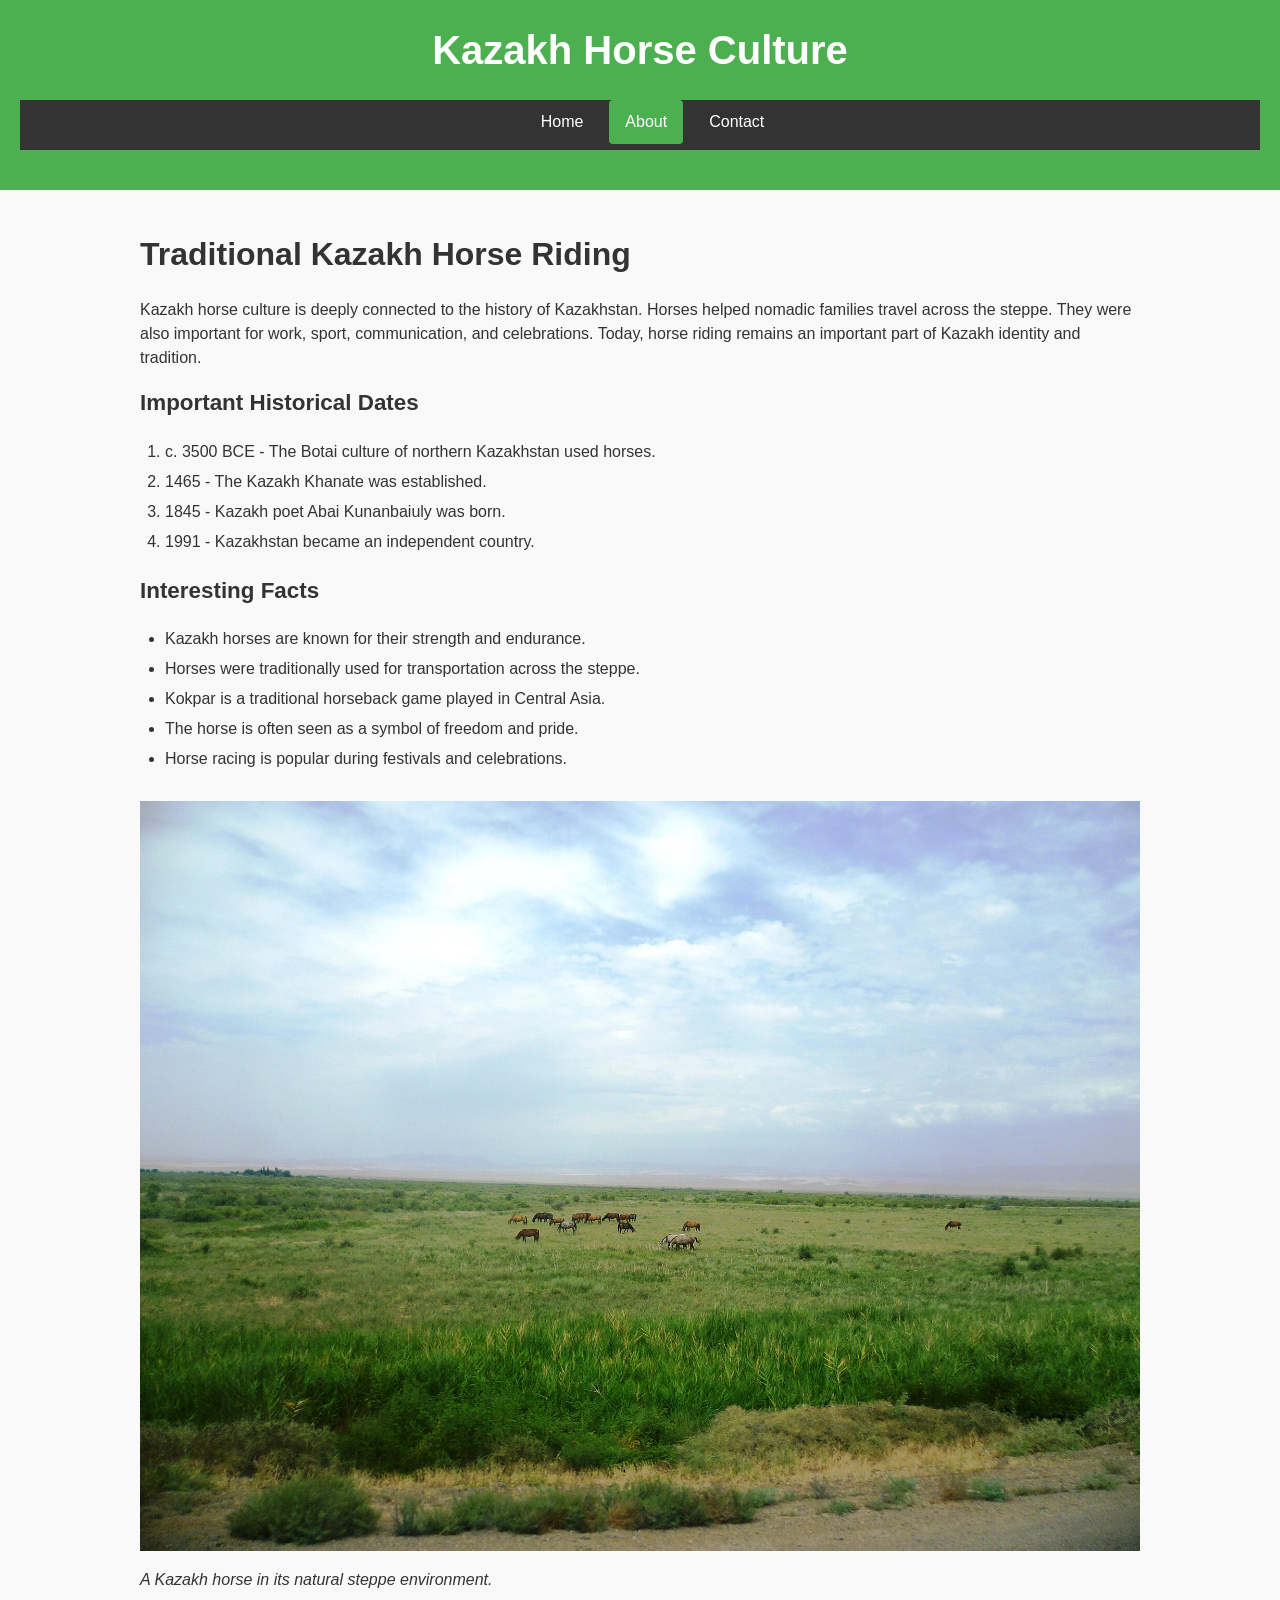
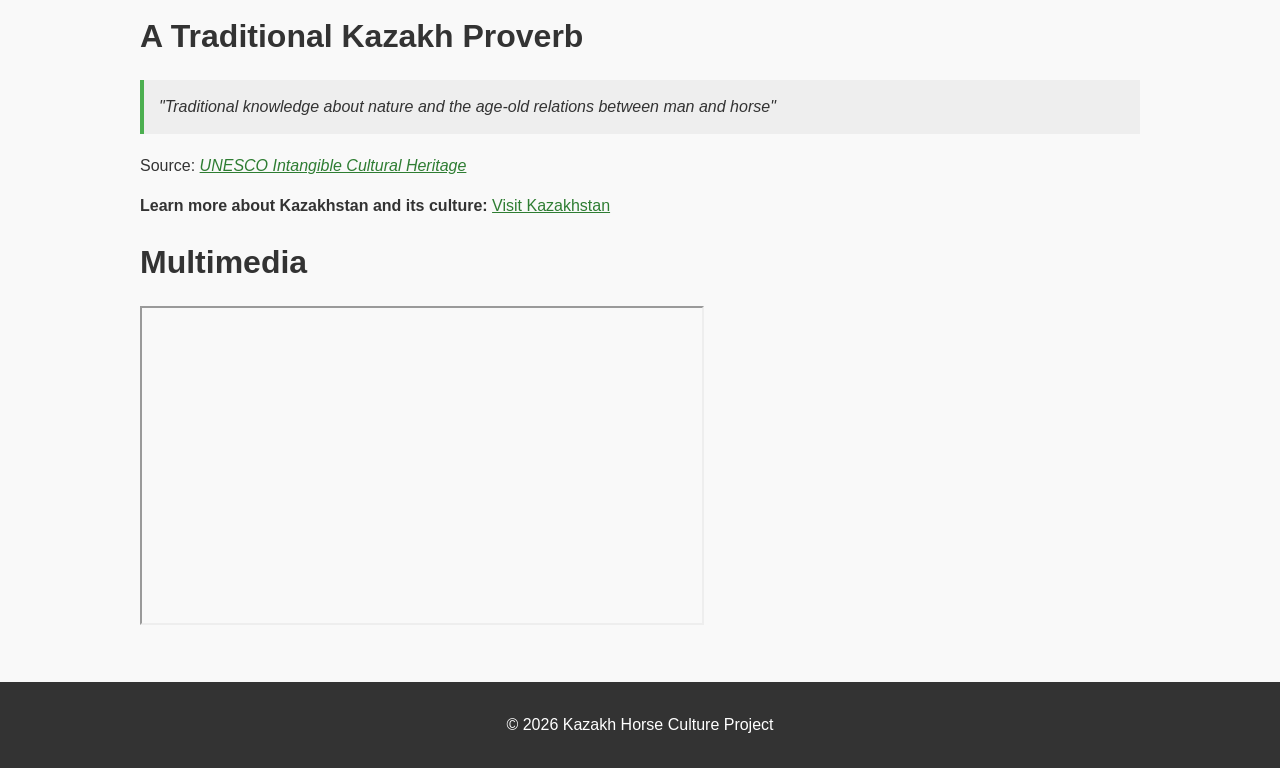
==== about.html @ 6b05d242 "Create Kazakh Horse Culture website" ====
<!DOCTYPE html>
<html lang="en">
<head>
    <meta charset="UTF-8">
    <meta name="viewport" content="width=device-width, initial-scale=1.0">
    <title>Kazakh Horse Culture - About</title>
    <link rel="stylesheet" href="css/style.css">
</head>
<body>
    <header>
        <h1>Kazakh Horse Culture</h1>

        <!-- Main navigation shared by all pages -->
        <nav>
            <ul>
                <li><a href="index.html">Home</a></li>
                <li><a href="about.html" class="active">About</a></li>
                <li><a href="contact.html">Contact</a></li>
            </ul>
        </nav>
    </header>

    <main>
        <section>
            <h2>Traditional Kazakh Horse Riding</h2>

            <p>
                Kazakh horse culture is deeply connected to the history of Kazakhstan.
                Horses helped nomadic families travel across the steppe.
                They were also important for work, sport, communication, and celebrations.
                Today, horse riding remains an important part of Kazakh identity and tradition.
            </p>

            <h3>Important Historical Dates</h3>
            <ol>
                <li>c. 3500 BCE - The Botai culture of northern Kazakhstan used horses.</li>
                <li>1465 - The Kazakh Khanate was established.</li>
                <li>1845 - Kazakh poet Abai Kunanbaiuly was born.</li>
                <li>1991 - Kazakhstan became an independent country.</li>
            </ol>

            <h3>Interesting Facts</h3>
            <ul>
                <li>Kazakh horses are known for their strength and endurance.</li>
                <li>Horses were traditionally used for transportation across the steppe.</li>
                <li>Kokpar is a traditional horseback game played in Central Asia.</li>
                <li>The horse is often seen as a symbol of freedom and pride.</li>
                <li>Horse racing is popular during festivals and celebrations.</li>
            </ul>
        </section>

        <figure>
            <img src="images/kazakh_horse.jpg"
                 alt="A strong Kazakh horse standing in the wide steppe">
            <figcaption>A Kazakh horse in its natural steppe environment.</figcaption>
        </figure>

        <section>
            <h2>A Traditional Kazakh Proverb</h2>
        
            <blockquote>
                "Traditional knowledge about nature and the age-old relations between man and horse"
            </blockquote>
            <p>
                Source:
                <cite>
                    <a href="https://ich.unesco.org/en/RL/traditional-spring-festive-rites-of-the-kazakh-horse-breeders-01402"
                    target="_blank"
                    rel="noopener">     
                    UNESCO Intangible Cultural Heritage
    
                </a>
            </cite>
        </p>
        </section>

        <p>
            <strong>Learn more about Kazakhstan and its culture:</strong>
            <a href="https://kazakhstan.travel/"
               target="_blank"
               rel="noopener">
                Visit Kazakhstan
            </a>
        </p>

        <!-- YouTube multimedia about Kazakh horse culture -->
        <section>
            <h2>Multimedia</h2>
            <iframe
             width="560"
              height="315"
              src="https://www.youtube.com/embed/Rab-6LQ7LMQ"
              title="How Kazakh children learn to ride horses"
              allowfullscreen>
            </iframe>
            
        </section>
    </main>

    <footer>
        <p>&copy; 2026 Kazakh Horse Culture Project</p>
    </footer>
</body>
</html>
---- css/style.css ----
/* Reset */
body, h1, h2, h3, ul, ol, table {
    margin: 0;
    padding: 0;
}

/* Base styles */
body {
    font-family: Arial, sans-serif;
    font-size: 16px;
    line-height: 1.5;
    color: #333;
    background-color: #f9f9f9;
}

/* Header */
header {
    background-color: #4CAF50;
    color: white;
    padding: 20px;
    text-align: center;
}

h1 {
    font-size: 2.5rem;
    margin-bottom: 15px;
}

h2 {
    font-size: 2rem;
    margin: 20px 0;
}

h3 {
    font-size: 1.4rem;
    margin: 15px 0;
}

/* Navigation */
nav {
    background-color: #333;
    margin-top: 15px;
}

nav ul {
    list-style: none;
    display: flex;
    justify-content: center;
    gap: 10px;
}

nav a {
    display: block;
    color: white;
    padding: 10px 16px;
    text-decoration: none;
    border-radius: 4px;
}

nav a:hover {
    background-color: #ddd;
    color: #333;
    transform: translateY(-2px);
}

nav a.active {
    background-color: #4CAF50;
}

/* Main content */
main {
    padding: 20px;
    max-width: 1000px;
    margin: 0 auto;
}

/* Lists */
ul, ol {
    margin: 20px 0;
    padding-left: 25px;
}

li {
    margin-bottom: 6px;
}

/* Images */
img {
    max-width: 100%;
    height: auto;
    margin: 10px 0;
}

figure {
    margin: 20px 0;
}

figcaption {
    font-style: italic;
    margin-bottom: 15px;
}

/* Blockquote */
blockquote {
    margin: 20px 0;
    padding: 15px;
    border-left: 4px solid #4CAF50;
    background-color: #eeeeee;
    font-style: italic;
}

/* External links */
a {
    color: #2E7D32;
}

a:hover {
    color: #1B5E20;
}

/* Table */
table {
    width: 100%;
    border-collapse: collapse;
    margin: 20px 0;
    background-color: white;
}

th, td {
    border: 1px solid #ccc;
    padding: 10px;
    text-align: left;
}

th {
    background-color: #4CAF50;
    color: white;
}

tr:hover {
    background-color: #f1f1f1;
}

/* Form */
form {
    margin: 20px 0;
}

fieldset {
    border: 1px solid #ccc;
    padding: 15px;
    margin-bottom: 15px;
    background-color: white;
}

legend {
    font-weight: bold;
}

label {
    display: block;
    margin-top: 10px;
}

/* Inputs */
input[type="text"],
input[type="email"],
input[type="tel"],
input[type="number"],
input[type="date"],
textarea {
    width: 100%;
    box-sizing: border-box;
    padding: 10px;
    margin: 8px 0;
    border: 1px solid #ccc;
    border-radius: 4px;
}

/* Radio buttons */
input[type="radio"] {
    width: auto;
    margin-right: 5px;
}

/* Focus */
input:focus,
textarea:focus {
    outline: 2px solid #4CAF50;
    border-color: #4CAF50;
}

/* Submit button */
input[type="submit"] {
    background-color: #4CAF50;
    color: white;
    padding: 10px 18px;
    border: none;
    border-radius: 4px;
    cursor: pointer;
}

input[type="submit"]:hover {
    background-color: #388E3C;
}

/* ID selector required by the assignment */
#message {
    min-height: 120px;
}

/* Footer */
footer {
    background-color: #333;
    color: white;
    text-align: center;
    padding: 15px;
    margin-top: 30px;
}
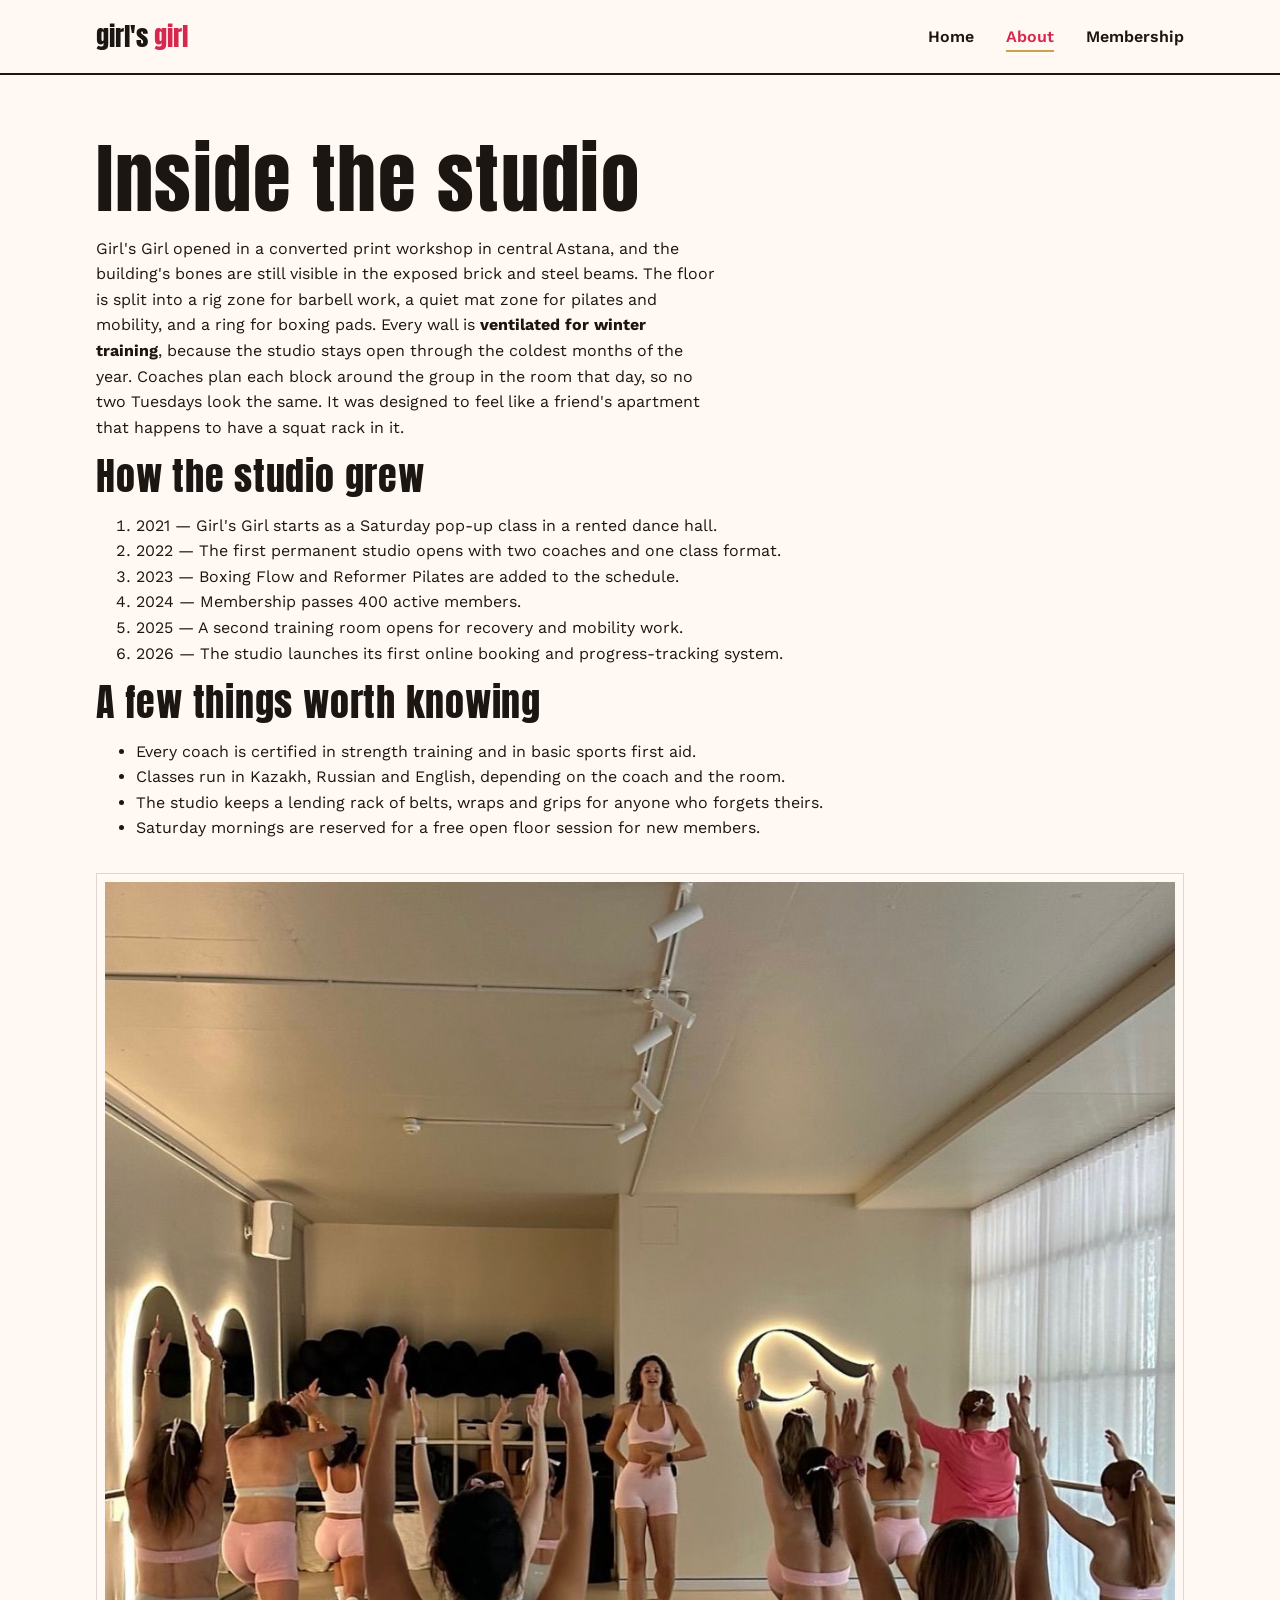
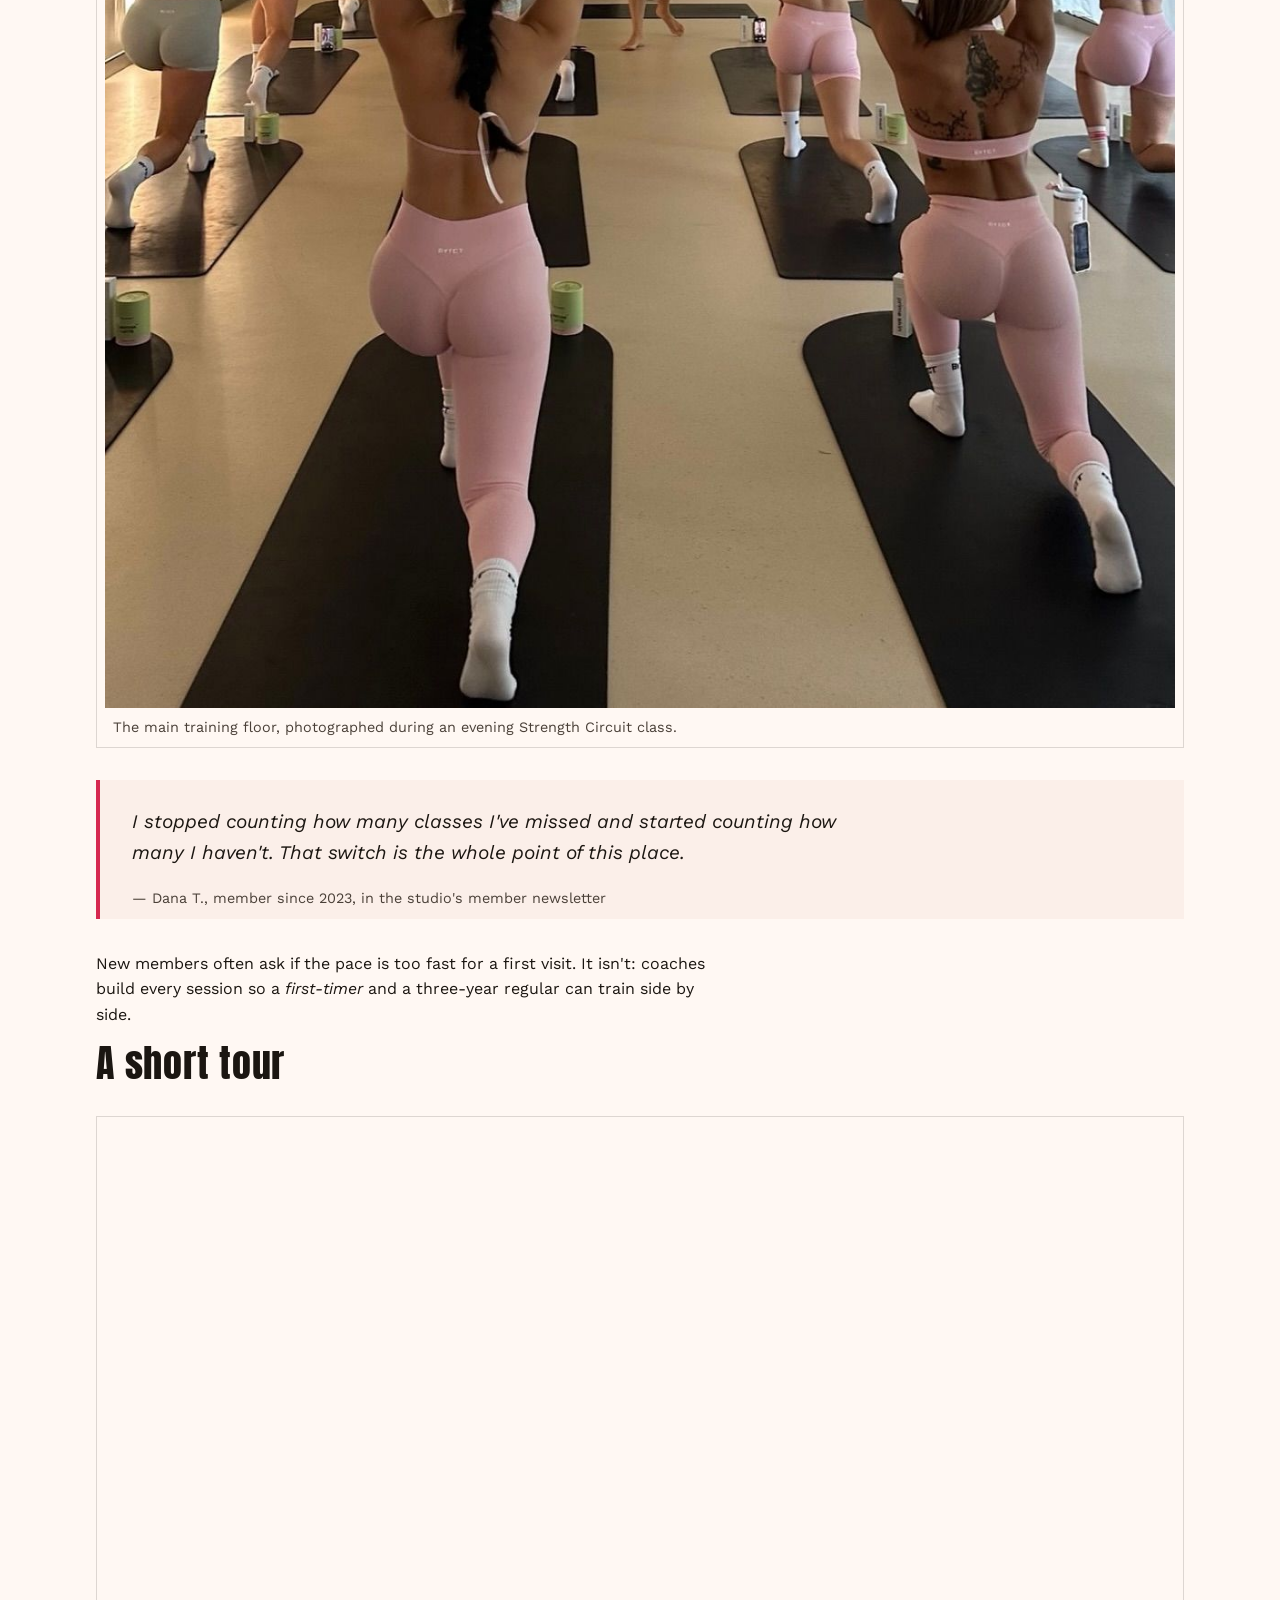
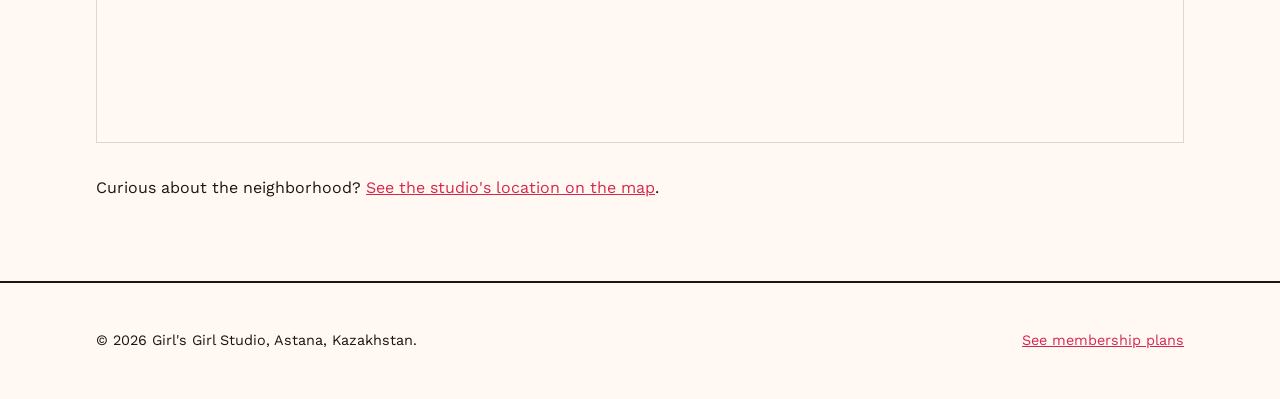
==== commit dce3f0f2: "Update website to Girls Girl" ====
--- a/about.html
+++ b/about.html
@@ -1,104 +1,80 @@
 <!DOCTYPE html>
 <html lang="en">
 <head>
-    <meta charset="UTF-8">
-    <meta name="viewport" content="width=device-width, initial-scale=1.0">
-    <title>Kazakh Horse Culture - About</title>
-    <link rel="stylesheet" href="css/style.css">
+  <meta charset="UTF-8">
+  <meta name="viewport" content="width=device-width, initial-scale=1.0">
+  <title>About the Studio — Girl's Girl</title>
+  <link rel="preconnect" href="https://fonts.googleapis.com">
+  <link href="https://fonts.googleapis.com/css2?family=Anton&family=Work+Sans:wght@400;600&display=swap" rel="stylesheet">
+  <link rel="stylesheet" href="css/style.css">
 </head>
 <body>
-    <header>
-        <h1>Kazakh Horse Culture</h1>
 
-        <!-- Main navigation shared by all pages -->
-        <nav>
-            <ul>
-                <li><a href="index.html">Home</a></li>
-                <li><a href="about.html" class="active">About</a></li>
-                <li><a href="contact.html">Contact</a></li>
-            </ul>
-        </nav>
-    </header>
+  <header class="site-header">
+    <div class="container">
+      <a href="index.html" class="logo">girl's <em>girl</em></a>
+      <nav class="main-nav" aria-label="Main navigation">
+        <ul>
+          <li><a href="index.html">Home</a></li>
+          <li><a href="about.html" class="active" aria-current="page">About</a></li>
+          <li><a href="contact.html">Membership</a></li>
+        </ul>
+      </nav>
+    </div>
+  </header>
 
-    <main>
-        <section>
-            <h2>Traditional Kazakh Horse Riding</h2>
+  <main>
+    <section>
+      <div class="container">
+        <h1>Inside the studio</h1>
+        <p>Girl's Girl opened in a converted print workshop in central Astana, and the building's bones are still visible in the exposed brick and steel beams. The floor is split into a rig zone for barbell work, a quiet mat zone for pilates and mobility, and a ring for boxing pads. Every wall is <strong>ventilated for winter training</strong>, because the studio stays open through the coldest months of the year. Coaches plan each block around the group in the room that day, so no two Tuesdays look the same. It was designed to feel like a friend's apartment that happens to have a squat rack in it.</p>
 
-            <p>
-                Kazakh horse culture is deeply connected to the history of Kazakhstan.
-                Horses helped nomadic families travel across the steppe.
-                They were also important for work, sport, communication, and celebrations.
-                Today, horse riding remains an important part of Kazakh identity and tradition.
-            </p>
+        <h2>How the studio grew</h2>
+        <ol>
+          <li>2021 — Girl's Girl starts as a Saturday pop-up class in a rented dance hall.</li>
+          <li>2022 — The first permanent studio opens with two coaches and one class format.</li>
+          <li>2023 — Boxing Flow and Reformer Pilates are added to the schedule.</li>
+          <li>2024 — Membership passes 400 active members.</li>
+          <li>2025 — A second training room opens for recovery and mobility work.</li>
+          <li>2026 — The studio launches its first online booking and progress-tracking system.</li>
+        </ol>
 
-            <h3>Important Historical Dates</h3>
-            <ol>
-                <li>c. 3500 BCE - The Botai culture of northern Kazakhstan used horses.</li>
-                <li>1465 - The Kazakh Khanate was established.</li>
-                <li>1845 - Kazakh poet Abai Kunanbaiuly was born.</li>
-                <li>1991 - Kazakhstan became an independent country.</li>
-            </ol>
-
-            <h3>Interesting Facts</h3>
-            <ul>
-                <li>Kazakh horses are known for their strength and endurance.</li>
-                <li>Horses were traditionally used for transportation across the steppe.</li>
-                <li>Kokpar is a traditional horseback game played in Central Asia.</li>
-                <li>The horse is often seen as a symbol of freedom and pride.</li>
-                <li>Horse racing is popular during festivals and celebrations.</li>
-            </ul>
-        </section>
+        <h2>A few things worth knowing</h2>
+        <ul>
+          <li>Every coach is certified in strength training and in basic sports first aid.</li>
+          <li>Classes run in Kazakh, Russian and English, depending on the coach and the room.</li>
+          <li>The studio keeps a lending rack of belts, wraps and grips for anyone who forgets theirs.</li>
+          <li>Saturday mornings are reserved for a free open floor session for new members.</li>
+        </ul>
 
         <figure>
-            <img src="images/kazakh_horse.jpg"
-                 alt="A strong Kazakh horse standing in the wide steppe">
-            <figcaption>A Kazakh horse in its natural steppe environment.</figcaption>
+          <img src="images/im3.jpg" alt="Illustrated view of the training floor at Girl's Girl, showing the rig, a row of five figures stretching, and warm ivory walls">
+          <figcaption>The main training floor, photographed during an evening Strength Circuit class.</figcaption>
         </figure>
 
-        <section>
-            <h2>A Traditional Kazakh Proverb</h2>
-        
-            <blockquote>
-                "Traditional knowledge about nature and the age-old relations between man and horse"
-            </blockquote>
-            <p>
-                Source:
-                <cite>
-                    <a href="https://ich.unesco.org/en/RL/traditional-spring-festive-rites-of-the-kazakh-horse-breeders-01402"
-                    target="_blank"
-                    rel="noopener">     
-                    UNESCO Intangible Cultural Heritage
-    
-                </a>
-            </cite>
-        </p>
-        </section>
+        <blockquote>
+          <p>I stopped counting how many classes I've missed and started counting how many I haven't. That switch is the whole point of this place.</p>
+          <footer>— Dana T., member since 2023, in the studio's member newsletter</footer>
+        </blockquote>
 
-        <p>
-            <strong>Learn more about Kazakhstan and its culture:</strong>
-            <a href="https://kazakhstan.travel/"
-               target="_blank"
-               rel="noopener">
-                Visit Kazakhstan
-            </a>
-        </p>
+        <p>New members often ask if the pace is too fast for a first visit. It isn't: coaches build every session so a <em>first-timer</em> and a three-year regular can train side by side.</p>
 
-        <!-- YouTube multimedia about Kazakh horse culture -->
-        <section>
-            <h2>Multimedia</h2>
-            <iframe
-             width="560"
-              height="315"
-              src="https://www.youtube.com/embed/Rab-6LQ7LMQ"
-              title="How Kazakh children learn to ride horses"
-              allowfullscreen>
-            </iframe>
-            
-        </section>
-    </main>
+        <h2>A short tour</h2>
+        <div class="media-wrap">
+          <iframe src="https://www.youtube.com/embed/dQw4w9WgXcQ" title="A two-minute walkthrough of the Girl's Girl training floor" allowfullscreen></iframe>
+        </div>
 
-    <footer>
-        <p>&copy; 2026 Kazakh Horse Culture Project</p>
-    </footer>
+        <p>Curious about the neighborhood? <a href="https://www.google.com/maps" target="_blank" rel="noopener">See the studio's location on the map</a>.</p>
+      </div>
+    </section>
+  </main>
+
+  <footer class="site-footer">
+    <div class="container">
+      <p>&copy; 2026 Girl's Girl Studio, Astana, Kazakhstan.</p>
+      <p><a href="contact.html">See membership plans</a></p>
+    </div>
+  </footer>
+
 </body>
-</html>+</html>
--- a/css/style.css
+++ b/css/style.css
@@ -1,219 +1,391 @@
-/* Reset */
-body, h1, h2, h3, ul, ol, table {
-    margin: 0;
-    padding: 0;
-}
-
-/* Base styles */
+/* =========================================================
+   - Ink      : name-like "black" role   -> #1B1611 / rgb(27,22,17)
+   - Ivory    : background               -> #FFF8F3 / hsl(24,60%,97%)
+   - Raspberry: primary accent           -> #D6284F / rgb(214,40,79)
+   - Rose     : soft accent              -> #E8B4C4 / hsl(340,52%,84%)
+   - Gold     : premium accent           -> #C9A24B / rgb(201,162,75)
+   ========================================================= */
+
+:root {
+  --ink: #1B1611;
+  --ivory: #FFF8F3;
+  --raspberry: rgb(214, 40, 79);
+  --rose: hsl(340, 52%, 84%);
+  --gold: #C9A24B;
+  --line: rgba(27, 22, 17, 0.15);
+
+  --font-display: 'Anton', 'Arial Narrow', sans-serif;
+  --font-body: 'Work Sans', 'Segoe UI', sans-serif;
+
+  --space-s: 0.5rem;
+  --space-m: 1rem;
+  --space-l: 2rem;
+  --space-xl: 4rem;
+}
+
+/* ---- Reset & base ------------------------------------- */
+* { box-sizing: border-box; }
+
+html { scroll-behavior: smooth; }
+
 body {
-    font-family: Arial, sans-serif;
-    font-size: 16px;
-    line-height: 1.5;
-    color: #333;
-    background-color: #f9f9f9;
-}
-
-/* Header */
-header {
-    background-color: #4CAF50;
-    color: white;
-    padding: 20px;
-    text-align: center;
-}
-
-h1 {
-    font-size: 2.5rem;
-    margin-bottom: 15px;
-}
-
-h2 {
-    font-size: 2rem;
-    margin: 20px 0;
-}
-
-h3 {
-    font-size: 1.4rem;
-    margin: 15px 0;
-}
-
-/* Navigation */
-nav {
-    background-color: #333;
-    margin-top: 15px;
-}
-
-nav ul {
-    list-style: none;
-    display: flex;
-    justify-content: center;
-    gap: 10px;
-}
-
-nav a {
-    display: block;
-    color: white;
-    padding: 10px 16px;
-    text-decoration: none;
-    border-radius: 4px;
-}
-
-nav a:hover {
-    background-color: #ddd;
-    color: #333;
-    transform: translateY(-2px);
-}
-
-nav a.active {
-    background-color: #4CAF50;
-}
-
-/* Main content */
-main {
-    padding: 20px;
-    max-width: 1000px;
-    margin: 0 auto;
-}
-
-/* Lists */
-ul, ol {
-    margin: 20px 0;
-    padding-left: 25px;
-}
-
-li {
-    margin-bottom: 6px;
-}
-
-/* Images */
-img {
-    max-width: 100%;
-    height: auto;
-    margin: 10px 0;
-}
-
+  margin: 0;
+  background: var(--ivory);
+  color: var(--ink);
+  font-family: var(--font-body);
+  font-size: 1rem;
+  line-height: 1.6;
+}
+
+img { max-width: 100%; display: block; }
+
+a { color: var(--raspberry); }
+
+h1, h2, h3 {
+  font-family: var(--font-display);
+  font-weight: 400;
+  letter-spacing: 0.02em;
+  line-height: 1.05;
+  margin: 0 0 var(--space-m);
+}
+
+h1 { font-size: clamp(2.6rem, 6vw, 5rem); }
+h2 { font-size: clamp(1.6rem, 3vw, 2.4rem); }
+
+p { max-width: 62ch; }
+
+.container {
+  width: 100%;
+  max-width: 72rem;
+  margin: 0 auto;
+  padding: 0 var(--space-l);
+}
+
+/* ---- Header & nav --------------------------------------- */
+header.site-header {
+  border-bottom: 2px solid var(--ink);
+  background: var(--ivory);
+  position: sticky;
+  top: 0;
+  z-index: 10;
+}
+
+.site-header .container {
+  display: flex;
+  align-items: center;
+  justify-content: space-between;
+  padding-top: var(--space-m);
+  padding-bottom: var(--space-m);
+}
+
+.logo {
+  font-family: var(--font-display);
+  font-size: 1.6rem;
+  text-decoration: none;
+  color: var(--ink);
+}
+
+.logo em {
+  font-style: normal;
+  color: var(--raspberry);
+}
+
+nav.main-nav ul {
+  list-style: none;
+  display: flex;
+  gap: var(--space-l);
+  margin: 0;
+  padding: 0;
+}
+
+nav.main-nav a {
+  text-decoration: none;
+  color: var(--ink);
+  font-weight: 600;
+  padding-bottom: 4px;
+  border-bottom: 2px solid transparent;
+  transition: border-color 0.25s ease, color 0.25s ease;
+}
+
+nav.main-nav a:hover,
+nav.main-nav a:focus-visible {
+  border-color: var(--raspberry);
+  color: var(--raspberry);
+}
+
+nav.main-nav a.active {
+  border-color: var(--gold);
+  color: var(--raspberry);
+}
+
+/* ---- Hero ------------------------------------------------ */
+.hero {
+  padding: var(--space-xl) 0;
+  border-bottom: 1px solid var(--line);
+}
+
+.hero .container {
+  display: grid;
+  grid-template-columns: 1.2fr 1fr;
+  gap: var(--space-xl);
+  align-items: center;
+}
+
+.hero img {
+  max-height: 60vh;
+  margin: 0 auto;
+}
+
+.hero p.lede {
+  font-size: 1.15rem;
+  max-width: 42ch;
+}
+
+.tag {
+  display: inline-block;
+  background: var(--rose);
+  color: var(--ink);
+  padding: 0.3em 0.8em;
+  font-weight: 600;
+  margin-bottom: var(--space-m);
+  border-radius: 999px;
+}
+
+/* ---- Sections --------------------------------------------- */
+section {
+  padding: var(--space-xl) 0;
+}
+
+section.alt {
+  background: #FBEFE9;
+  border-top: 1px solid var(--line);
+  border-bottom: 1px solid var(--line);
+}
+
+.two-col {
+  display: grid;
+  grid-template-columns: 1fr 1fr;
+  gap: var(--space-xl);
+  align-items: start;
+}
+
+.pill-list, .steps-list {
+  padding-left: 1.2rem;
+}
+
+.pill-list li, .steps-list li {
+  margin-bottom: 0.6em;
+}
+
+.steps-list {
+  counter-reset: step;
+  list-style: none;
+  padding-left: 0;
+}
+
+.steps-list li {
+  position: relative;
+  padding-left: 2.6rem;
+  min-height: 2rem;
+}
+
+.steps-list li::before {
+  counter-increment: step;
+  content: counter(step);
+  position: absolute;
+  left: 0;
+  top: -0.1rem;
+  width: 1.9rem;
+  height: 1.9rem;
+  border: 2px solid var(--ink);
+  border-radius: 50%;
+  display: flex;
+  align-items: center;
+  justify-content: center;
+  font-family: var(--font-display);
+  font-size: 0.95rem;
+}
+
+/* ---- Figure / blockquote ----------------------------------- */
 figure {
-    margin: 20px 0;
+  margin: var(--space-l) 0;
+  border: 1px solid var(--line);
+  padding: var(--space-s);
 }
 
 figcaption {
-    font-style: italic;
-    margin-bottom: 15px;
-}
-
-/* Blockquote */
+  font-size: 0.9rem;
+  color: #4a4038;
+  padding: var(--space-s) var(--space-s) 0;
+}
+
 blockquote {
-    margin: 20px 0;
-    padding: 15px;
-    border-left: 4px solid #4CAF50;
-    background-color: #eeeeee;
-    font-style: italic;
-}
-
-/* External links */
-a {
-    color: #2E7D32;
-}
-
-a:hover {
-    color: #1B5E20;
-}
-
-/* Table */
+  border-left: 4px solid var(--raspberry);
+  margin: var(--space-l) 0;
+  padding: var(--space-s) var(--space-l);
+  font-size: 1.2rem;
+  font-style: italic;
+  background: #FBEFE9;
+}
+
+blockquote footer {
+  margin-top: var(--space-s);
+  font-style: normal;
+  font-size: 0.9rem;
+  color: #4a4038;
+}
+
+.media-wrap {
+  border: 1px solid var(--line);
+  padding: var(--space-s);
+  margin: var(--space-l) 0;
+}
+
+.media-wrap iframe {
+  width: 100%;
+  aspect-ratio: 16 / 9;
+  border: 0;
+}
+
+/* ---- Table -------------------------------------------------- */
+.table-wrap {
+  overflow-x: auto;
+  margin: var(--space-l) 0;
+}
+
 table {
-    width: 100%;
-    border-collapse: collapse;
-    margin: 20px 0;
-    background-color: white;
+  border-collapse: collapse;
+  width: 100%;
+  min-width: 640px;
+}
+
+caption {
+  text-align: left;
+  font-family: var(--font-display);
+  font-size: 1.2rem;
+  margin-bottom: var(--space-s);
 }
 
 th, td {
-    border: 1px solid #ccc;
-    padding: 10px;
-    text-align: left;
-}
-
-th {
-    background-color: #4CAF50;
-    color: white;
-}
-
-tr:hover {
-    background-color: #f1f1f1;
-}
-
-/* Form */
-form {
-    margin: 20px 0;
-}
-
+  border: 1px solid var(--line);
+  padding: 0.75em 1em;
+  text-align: left;
+}
+
+thead th {
+  background: var(--ink);
+  color: var(--ivory);
+}
+
+tbody tr:nth-child(even) {
+  background: #FBEFE9;
+}
+
+tfoot td {
+  font-weight: 600;
+  background: var(--rose);
+}
+
+#elite-row {
+  border-left: 4px solid var(--gold);
+}
+
+/* ---- Form --------------------------------------------------- */
 fieldset {
-    border: 1px solid #ccc;
-    padding: 15px;
-    margin-bottom: 15px;
-    background-color: white;
+  border: 1px solid var(--line);
+  padding: var(--space-l);
+  margin: 0 0 var(--space-l);
 }
 
 legend {
-    font-weight: bold;
-}
-
-label {
-    display: block;
-    margin-top: 10px;
-}
-
-/* Inputs */
-input[type="text"],
-input[type="email"],
-input[type="tel"],
-input[type="number"],
-input[type="date"],
-textarea {
-    width: 100%;
-    box-sizing: border-box;
-    padding: 10px;
-    margin: 8px 0;
-    border: 1px solid #ccc;
-    border-radius: 4px;
-}
-
-/* Radio buttons */
-input[type="radio"] {
-    width: auto;
-    margin-right: 5px;
-}
-
-/* Focus */
-input:focus,
-textarea:focus {
-    outline: 2px solid #4CAF50;
-    border-color: #4CAF50;
-}
-
-/* Submit button */
-input[type="submit"] {
-    background-color: #4CAF50;
-    color: white;
-    padding: 10px 18px;
-    border: none;
-    border-radius: 4px;
-    cursor: pointer;
-}
-
-input[type="submit"]:hover {
-    background-color: #388E3C;
-}
-
-/* ID selector required by the assignment */
-#message {
-    min-height: 120px;
-}
-
-/* Footer */
-footer {
-    background-color: #333;
-    color: white;
-    text-align: center;
-    padding: 15px;
-    margin-top: 30px;
-}+  font-family: var(--font-display);
+  padding: 0 0.5em;
+  font-size: 1.2rem;
+}
+
+.field {
+  margin-bottom: var(--space-m);
+  display: flex;
+  flex-direction: column;
+  gap: 0.35em;
+  max-width: 32rem;
+}
+
+.field label {
+  font-weight: 600;
+}
+
+input, select, textarea, button {
+  font-family: var(--font-body);
+  font-size: 1rem;
+  padding: 0.6em 0.8em;
+  border: 1px solid var(--ink);
+  background: var(--ivory);
+  color: var(--ink);
+}
+
+textarea { resize: vertical; }
+
+input:focus-visible,
+select:focus-visible,
+textarea:focus-visible,
+button:focus-visible,
+a:focus-visible {
+  outline: 3px solid var(--gold);
+  outline-offset: 2px;
+}
+
+.radio-group {
+  display: flex;
+  gap: var(--space-l);
+}
+
+.radio-group label {
+  font-weight: 400;
+  display: flex;
+  align-items: center;
+  gap: 0.4em;
+}
+
+.btn {
+  display: inline-block;
+  background: var(--raspberry);
+  color: var(--ivory);
+  border: none;
+  padding: 0.8em 1.6em;
+  font-weight: 600;
+  cursor: pointer;
+  transition: transform 0.2s ease, background 0.2s ease;
+}
+
+.btn:hover {
+  background: var(--ink);
+  transform: translateY(-2px);
+}
+
+/* ---- Footer --------------------------------------------------- */
+footer.site-footer {
+  border-top: 2px solid var(--ink);
+  padding: var(--space-l) 0;
+  font-size: 0.9rem;
+}
+
+footer.site-footer .container {
+  display: flex;
+  justify-content: space-between;
+  flex-wrap: wrap;
+  gap: var(--space-m);
+}
+
+/* ---- Responsive ------------------------------------------------ */
+@media (max-width: 46rem) {
+  .hero .container,
+  .two-col {
+    grid-template-columns: 1fr;
+  }
+
+  nav.main-nav ul {
+    gap: var(--space-m);
+    flex-wrap: wrap;
+  }
+}
